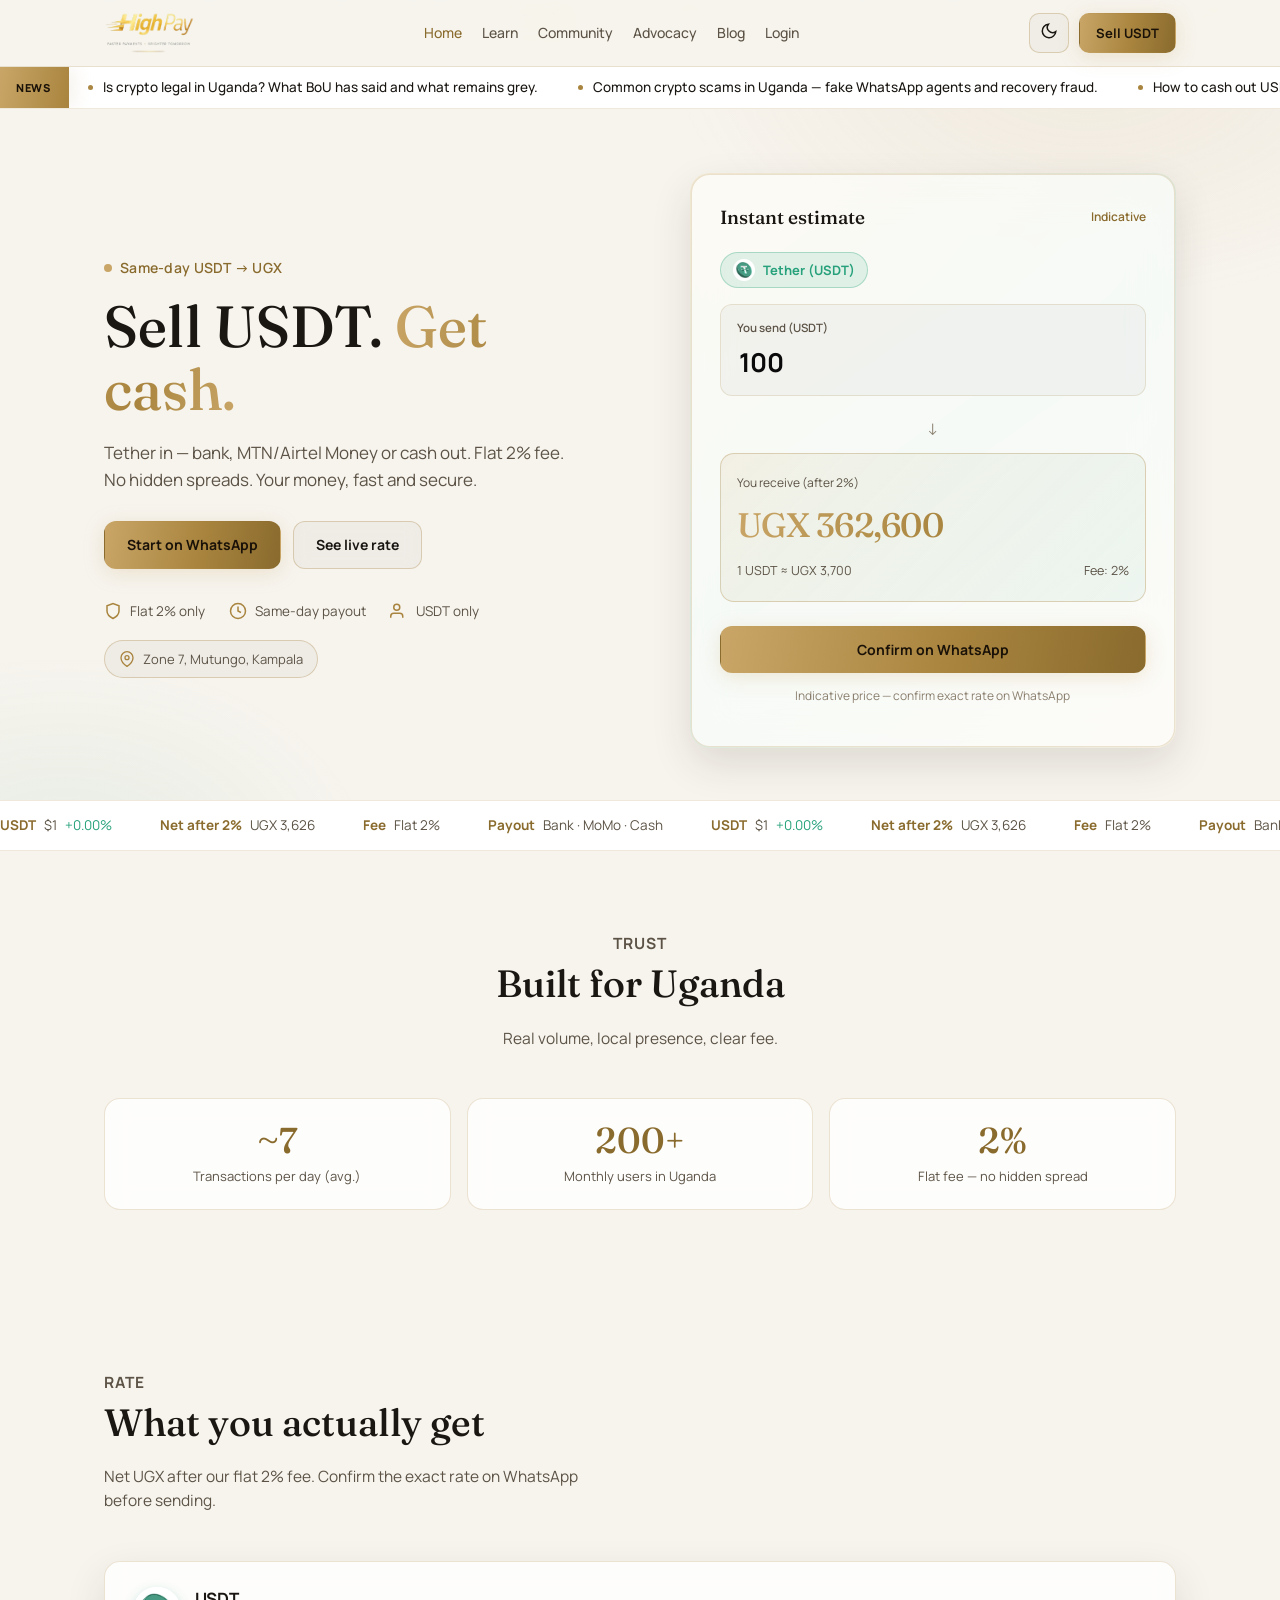
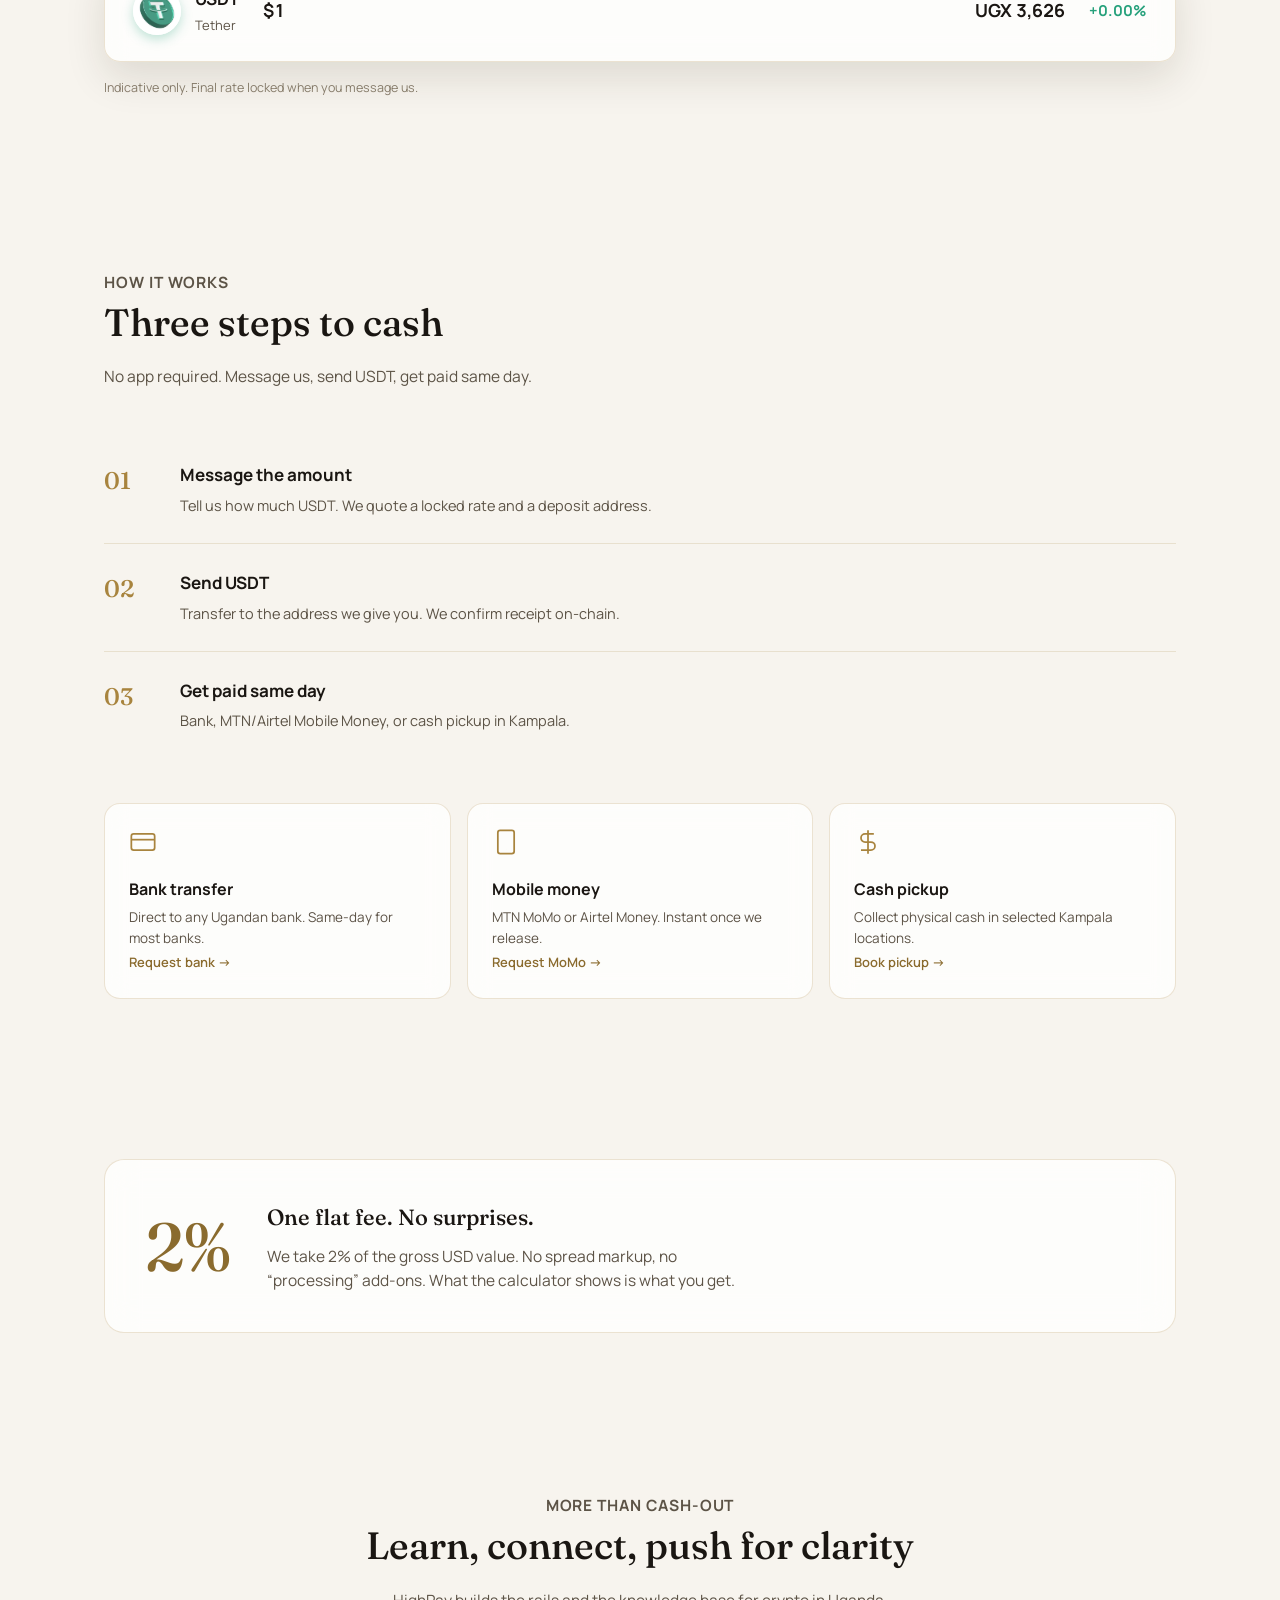
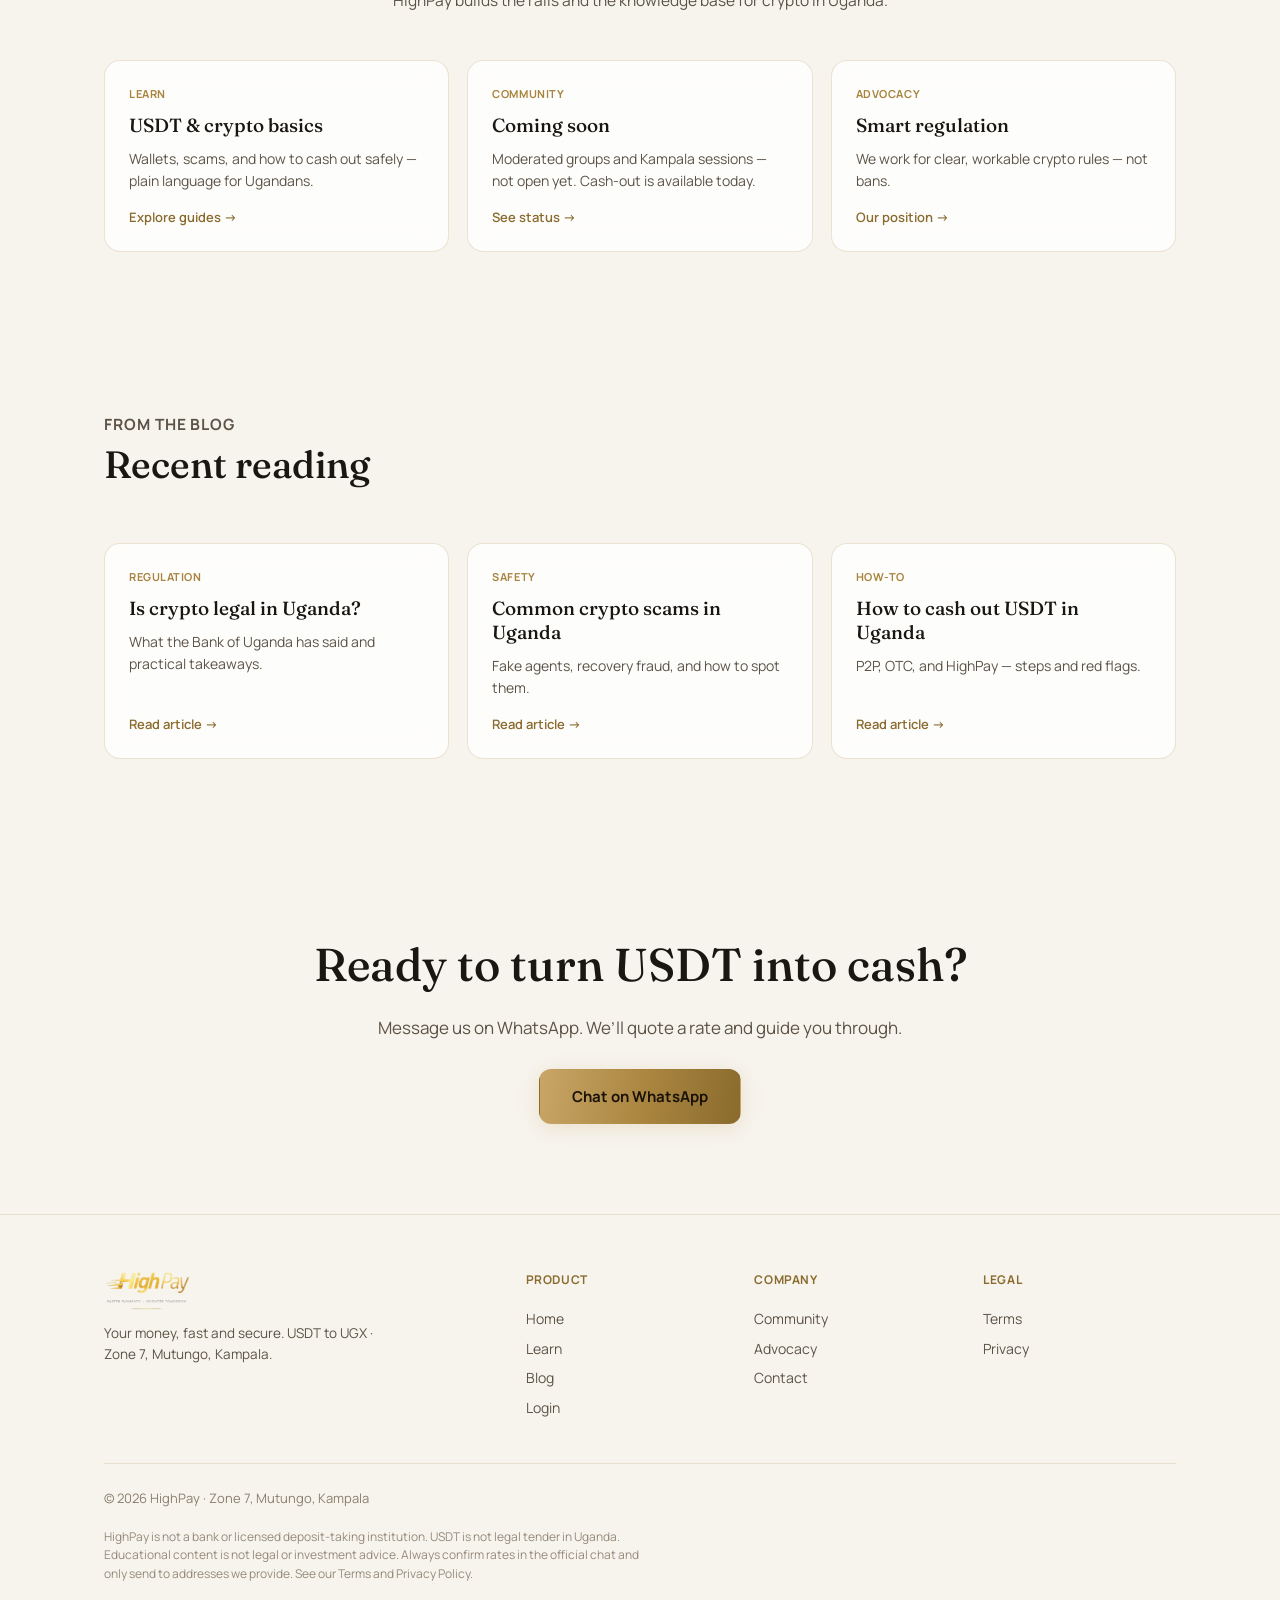
==== index.html @ 5aafbe94 "Initial HighPay site" ====
<!doctype html>
<html lang="en" data-theme="dark">
<head>
<meta charset="UTF-8" />
<meta name="viewport" content="width=device-width, initial-scale=1.0" />
<title>HighPay — Sell USDT, get cash in Uganda</title>
<meta name="description" content="HighPay turns your USDT into Ugandan shillings, same day. Flat 2%. Your money, fast and secure. Zone 7, Mutungo, Kampala." />
<link rel="preconnect" href="https://fonts.googleapis.com" />
<link rel="preconnect" href="https://fonts.gstatic.com" crossorigin />
<link href="https://fonts.googleapis.com/css2?family=Fraunces:opsz,wght@9..144,400;9..144,500;9..144,600&family=Manrope:wght@400;500;600;700;800&display=swap" rel="stylesheet" />
<link rel="stylesheet" href="assets/styles.css" />
<link rel="icon" href="assets/images/logo.png" />
</head>
<body>
<div class="coins-layer" id="coinsLayer" aria-hidden="true"></div>

<header class="nav">
  <div class="wrap nav-inner">
    <a href="index.html" class="brand">
      <img src="assets/images/logo.png" alt="HighPay — Your money, fast and secure" width="160" height="42" />
    </a>
    <button class="menu-toggle" aria-label="Menu">☰</button>
    <nav class="links">
      <a href="index.html" class="active">Home</a>
      <a href="learn.html">Learn</a>
      <a href="community.html">Community</a>
      <a href="advocacy.html">Advocacy</a>
      <a href="blog.html">Blog</a>
      <a href="login.html">Login</a>
    </nav>
    <div class="nav-actions">
      <button type="button" class="theme-toggle" data-theme-toggle aria-label="Toggle day/night mode">
        <span data-theme-icon></span>
      </button>
      <a href="#" class="btn btn-primary btn-sm" data-wa>Sell USDT</a>
    </div>
  </div>
</header>

<div class="news-marquee" aria-label="News">
  <div class="news-marquee-inner">
    <span class="news-label">News</span>
    <div class="news-track-wrap">
      <div class="news-track" id="newsTrack"></div>
    </div>
  </div>
</div>

<section class="hero">
  <div class="wrap hero-grid">
    <div>
      <p class="kicker"><span class="pulse-dot"></span>Same-day USDT → UGX</p>
      <h1 class="headline">Sell USDT. <span class="gold-text">Get cash.</span></h1>
      <p class="sub">Tether in — bank, MTN/Airtel Money or cash out. Flat 2% fee. No hidden spreads. Your money, fast and secure.</p>
      <div class="hero-cta">
        <a href="#" class="btn btn-primary" data-wa>Start on WhatsApp</a>
        <a href="#rates" class="btn btn-ghost">See live rate</a>
      </div>
      <div class="trust-row">
        <div>
          <svg width="18" height="18" viewBox="0 0 24 24" fill="none" stroke-width="2"><path d="M12 22s8-4 8-10V5l-8-3-8 3v7c0 6 8 10 8 10z"/></svg>
          Flat 2% only
        </div>
        <div>
          <svg width="18" height="18" viewBox="0 0 24 24" fill="none" stroke-width="2"><circle cx="12" cy="12" r="10"/><path d="M12 6v6l4 2"/></svg>
          Same-day payout
        </div>
        <div>
          <svg width="18" height="18" viewBox="0 0 24 24" fill="none" stroke-width="2"><path d="M17 21v-2a4 4 0 0 0-4-4H5a4 4 0 0 0-4 4v2"/><circle cx="9" cy="7" r="4"/></svg>
          USDT only
        </div>
      </div>
      <div class="location-pill">
        <svg width="16" height="16" viewBox="0 0 24 24" fill="none" stroke-width="2"><path d="M21 10c0 7-9 13-9 13s-9-6-9-13a9 9 0 0 1 18 0z"/><circle cx="12" cy="10" r="3"/></svg>
        Zone 7, Mutungo, Kampala
      </div>
    </div>

    <div class="calc-card">
      <div class="calc-inner">
        <div class="calc-head">
          <h3>Instant estimate</h3>
          <span class="live-tag" id="liveTag"><span class="pulse-dot"></span>Live</span>
        </div>
        <div class="usdt-badge">
          <img src="assets/images/usdt-3d.jpg" alt="USDT" width="22" height="22" />
          Tether (USDT)
        </div>
        <div class="field-row">
          <div class="field">
            <label for="amount">You send (USDT)</label>
            <input type="number" id="amount" value="100" min="0" step="any" inputmode="decimal" />
          </div>
        </div>
        <div class="calc-arrow">↓</div>
        <div class="payout-box">
          <label>You receive (after 2%)</label>
          <div class="payout-value gold-text" id="payoutValue">UGX 362,600</div>
          <div class="payout-meta">
            <span id="rateNote">1 USDT ≈ UGX 3,700</span>
            <span>Fee: 2%</span>
          </div>
        </div>
        <a href="#" class="btn btn-primary calc-cta" id="calcWhatsapp" data-wa>Confirm on WhatsApp</a>
        <p class="calc-note" id="calcSource">Live USDT price · refreshed every 60s</p>
      </div>
    </div>
  </div>
</section>

<div class="ticker-strip">
  <div class="ticker-track" id="tickerTrack"></div>
</div>


<section>
  <div class="wrap">
    <div class="sec-head center">
      <p class="sec-label">Trust</p>
      <h2>Built for Uganda</h2>
      <p>Real volume, local presence, clear fee.</p>
    </div>
    <div class="stats-row">
      <div class="stat-card">
        <div class="num">~7</div>
        <p class="label">Transactions per day (avg.)</p>
      </div>
      <div class="stat-card">
        <div class="num">200+</div>
        <p class="label">Monthly users in Uganda</p>
      </div>
      <div class="stat-card">
        <div class="num">2%</div>
        <p class="label">Flat fee — no hidden spread</p>
      </div>
    </div>
  </div>
</section>

<section id="rates">
  <div class="wrap">
    <div class="sec-head">
      <p class="sec-label">Rate</p>
      <h2>What you actually get</h2>
      <p>Net UGX after our flat 2% fee. Confirm the exact rate on WhatsApp before sending.</p>
    </div>
    <div class="rate-card">
      <div class="rate-asset">
        <img src="assets/images/usdt-3d.jpg" alt="USDT" width="48" height="48" />
        <div>
          <b>USDT</b>
          <span>Tether</span>
        </div>
      </div>
      <div class="rate-num" id="rateUsd">$1.00
        <small>USD price</small>
      </div>
      <div class="rate-num" id="rateUgx">UGX 3,626
        <small>Net after fee</small>
      </div>
      <div class="rate-change up" id="rateChange">+0.00%</div>
    </div>
    <p class="rates-foot">Indicative only. Final rate locked when you message us.</p>
  </div>
</section>

<section>
  <div class="wrap">
    <div class="sec-head">
      <p class="sec-label">How it works</p>
      <h2>Three steps to cash</h2>
      <p>No app required. Message us, send USDT, get paid same day.</p>
    </div>
    <div class="process-list">
      <div class="process-item">
        <div class="process-num">01</div>
        <div>
          <h3>Message the amount</h3>
          <p>Tell us how much USDT. We quote a locked rate and a deposit address.</p>
        </div>
      </div>
      <div class="process-item">
        <div class="process-num">02</div>
        <div>
          <h3>Send USDT</h3>
          <p>Transfer to the address we give you. We confirm receipt on-chain.</p>
        </div>
      </div>
      <div class="process-item">
        <div class="process-num">03</div>
        <div>
          <h3>Get paid same day</h3>
          <p>Bank, MTN/Airtel Mobile Money, or cash pickup in Kampala.</p>
        </div>
      </div>
    </div>

    <div class="payout-methods">
      <div class="method-card">
        <svg width="28" height="28" viewBox="0 0 24 24" fill="none" stroke-width="1.5"><rect x="2" y="5" width="20" height="14" rx="2"/><path d="M2 10h20"/></svg>
        <h4>Bank transfer</h4>
        <p>Direct to any Ugandan bank. Same-day for most banks.</p>
        <a href="#" class="cta" data-wa>Request bank →</a>
      </div>
      <div class="method-card">
        <svg width="28" height="28" viewBox="0 0 24 24" fill="none" stroke-width="1.5"><rect x="5" y="2" width="14" height="20" rx="2"/><path d="M12 18h.01"/></svg>
        <h4>Mobile money</h4>
        <p>MTN MoMo or Airtel Money. Instant once we release.</p>
        <a href="#" class="cta" data-wa>Request MoMo →</a>
      </div>
      <div class="method-card">
        <svg width="28" height="28" viewBox="0 0 24 24" fill="none" stroke-width="1.5"><path d="M12 2v20M17 5H9.5a3.5 3.5 0 0 0 0 7h5a3.5 3.5 0 0 1 0 7H6"/></svg>
        <h4>Cash pickup</h4>
        <p>Collect physical cash in selected Kampala locations.</p>
        <a href="#" class="cta" data-wa>Book pickup →</a>
      </div>
    </div>
  </div>
</section>

<section>
  <div class="wrap">
    <div class="fee-band">
      <div class="fee-number">2%</div>
      <div>
        <h3>One flat fee. No surprises.</h3>
        <p>We take 2% of the gross USD value. No spread markup, no “processing” add-ons. What the calculator shows is what you get.</p>
      </div>
    </div>
  </div>
</section>

<section>
  <div class="wrap">
    <div class="sec-head center">
      <p class="sec-label">More than cash-out</p>
      <h2>Learn, connect, push for clarity</h2>
      <p>HighPay builds the rails and the knowledge base for crypto in Uganda.</p>
    </div>
    <div class="card-grid">
      <a href="learn.html" class="card">
        <span class="tag">Learn</span>
        <h3>USDT &amp; crypto basics</h3>
        <p>Wallets, scams, and how to cash out safely — plain language for Ugandans.</p>
        <span class="read">Explore guides →</span>
      </a>
      <a href="community.html" class="card">
        <span class="tag">Community</span>
        <h3>Coming soon</h3>
        <p>Moderated groups and Kampala sessions — not open yet. Cash-out is available today.</p>
        <span class="read">See status →</span>
      </a>
      <a href="advocacy.html" class="card">
        <span class="tag">Advocacy</span>
        <h3>Smart regulation</h3>
        <p>We work for clear, workable crypto rules — not bans.</p>
        <span class="read">Our position →</span>
      </a>
    </div>
  </div>
</section>

<section>
  <div class="wrap">
    <div class="sec-head">
      <p class="sec-label">From the blog</p>
      <h2>Recent reading</h2>
    </div>
    <div class="card-grid">
      <a href="blog/is-crypto-legal-uganda.html" class="card">
        <span class="tag">Regulation</span>
        <h3>Is crypto legal in Uganda?</h3>
        <p>What the Bank of Uganda has said and practical takeaways.</p>
        <span class="read">Read article →</span>
      </a>
      <a href="blog/crypto-scams-uganda.html" class="card">
        <span class="tag">Safety</span>
        <h3>Common crypto scams in Uganda</h3>
        <p>Fake agents, recovery fraud, and how to spot them.</p>
        <span class="read">Read article →</span>
      </a>
      <a href="blog/cash-out-crypto-uganda.html" class="card">
        <span class="tag">How-to</span>
        <h3>How to cash out USDT in Uganda</h3>
        <p>P2P, OTC, and HighPay — steps and red flags.</p>
        <span class="read">Read article →</span>
      </a>
    </div>
  </div>
</section>

<section class="cta-band">
  <div class="wrap">
    <h2>Ready to turn USDT into cash?</h2>
    <p>Message us on WhatsApp. We’ll quote a rate and guide you through.</p>
    <a href="#" class="btn btn-primary" data-wa>Chat on WhatsApp</a>
  </div>
</section>

<footer>
  <div class="wrap">
    <div class="foot-grid">
      <div class="foot-brand">
        <img src="assets/images/logo.png" alt="HighPay" width="140" height="36" />
        <p>Your money, fast and secure. USDT to UGX · Zone 7, Mutungo, Kampala.</p>
      </div>
      <div class="foot-col">
        <h5>Product</h5>
        <a href="index.html">Home</a>
        <a href="learn.html">Learn</a>
        <a href="blog.html">Blog</a>
        <a href="login.html">Login</a>
      </div>
      <div class="foot-col">
        <h5>Company</h5>
        <a href="community.html">Community</a>
        <a href="advocacy.html">Advocacy</a>
        <a href="#" data-wa>Contact</a>
      </div>
      <div class="foot-col">
        <h5>Legal</h5>
        <a href="terms.html">Terms</a>
        <a href="privacy.html">Privacy</a>
      </div>
    </div>
    <div class="foot-bottom">
      <p>© <span id="year"></span> HighPay · Zone 7, Mutungo, Kampala</p>
    </div>
    <p class="disclaimer">HighPay is not a bank or licensed deposit-taking institution. USDT is not legal tender in Uganda. Educational content is not legal or investment advice. Always confirm rates in the official chat and only send to addresses we provide. See our Terms and Privacy Policy.</p>
  </div>
</footer>

<script src="assets/main.js"></script>
</body>
</html>
---- assets/styles.css ----
:root, [data-theme="dark"] {
  --ink: #050505;
  --ink-2: #0d0d0d;
  --ink-3: #141414;
  --ink-4: #1a1a1a;
  --surface: rgba(255, 255, 255, 0.04);
  --surface-strong: rgba(255, 255, 255, 0.07);
  --white: #fff;
  --off-white: #f6ecd8;
  --text: #f6ecd8;
  --text-muted: #b8a98a;
  --text-dim: #7a6f58;
  --gold: #c9a667;
  --gold-light: #e7d3a1;
  --gold-deep: #a8843e;
  --line: rgba(231, 211, 161, 0.14);
  --line-strong: rgba(231, 211, 161, 0.28);
  --glass: rgba(13, 13, 13, 0.72);
  --glass-border: rgba(231, 211, 161, 0.18);
  --shadow: 0 20px 50px rgba(0, 0, 0, 0.45);
  --nav-bg: rgba(5, 5, 5, 0.85);
  --usdt: #26a17b;
  --display: 'Fraunces', serif;
  --body: 'Manrope', system-ui, sans-serif;
  color-scheme: dark;
}

[data-theme="light"] {
  --ink: #f7f4ee;
  --ink-2: #ffffff;
  --ink-3: #f0ebe3;
  --ink-4: #e8e2d6;
  --surface: rgba(0, 0, 0, 0.03);
  --surface-strong: rgba(0, 0, 0, 0.06);
  --white: #0a0a0a;
  --off-white: #1a1612;
  --text: #1a1612;
  --text-muted: #5c5346;
  --text-dim: #8a7f6e;
  --gold: #a8843e;
  --gold-light: #c9a667;
  --gold-deep: #8a6b2e;
  --line: rgba(168, 132, 62, 0.18);
  --line-strong: rgba(168, 132, 62, 0.32);
  --glass: rgba(255, 255, 255, 0.78);
  --glass-border: rgba(168, 132, 62, 0.22);
  --shadow: 0 16px 40px rgba(40, 30, 10, 0.12);
  --nav-bg: rgba(247, 244, 238, 0.9);
  --usdt: #26a17b;
  color-scheme: light;
}

* { box-sizing: border-box }
html { scroll-behavior: smooth }
body {
  margin: 0;
  background: var(--ink);
  color: var(--text);
  font-family: var(--body);
  -webkit-font-smoothing: antialiased;
  line-height: 1.55;
  overflow-x: hidden;
  transition: background 0.3s ease, color 0.3s ease;
}
a { color: inherit; text-decoration: none }
button { font-family: inherit; cursor: pointer }
input, select, textarea { font-family: inherit }
img { max-width: 100%; display: block }
::selection { background: var(--gold); color: var(--ink) }
:focus-visible { outline: 2px solid var(--gold); outline-offset: 3px }

.wrap { max-width: 1120px; margin: 0 auto; padding-inline: 24px }
.wrap-narrow { max-width: 760px; margin: 0 auto; padding-inline: 24px }

.gold-text {
  background: linear-gradient(100deg, var(--gold-light), var(--gold) 55%, var(--gold-light));
  -webkit-background-clip: text;
  background-clip: text;
  color: transparent;
}

.glass {
  background: var(--glass);
  backdrop-filter: blur(16px) saturate(1.2);
  -webkit-backdrop-filter: blur(16px) saturate(1.2);
  border: 1px solid var(--glass-border);
  border-radius: 16px;
}

.coins-layer {
  position: fixed; inset: 0; pointer-events: none; z-index: 0; overflow: hidden;
}
.coin {
  position: absolute; font-size: 22px; opacity: 0.18;
  animation: floatCoin linear infinite;
  user-select: none;
  text-shadow: 0 0 12px rgba(201, 166, 103, 0.4);
}
.coin.gold { color: #e7d3a1 }
.coin.amber { color: #c9a667 }
.coin.bright { color: #f5e6c0 }
.coin.deep { color: #a8843e }
[data-theme="light"] .coin { opacity: 0.12 }
@keyframes floatCoin {
  0% { transform: translateY(110vh) rotate(0) scale(0.7); opacity: 0 }
  8% { opacity: 0.18 }
  92% { opacity: 0.14 }
  100% { transform: translateY(-12vh) rotate(360deg) scale(1.1); opacity: 0 }
}

header.nav {
  position: sticky; top: 0; z-index: 50;
  background: var(--nav-bg);
  backdrop-filter: blur(16px) saturate(1.3);
  -webkit-backdrop-filter: blur(16px) saturate(1.3);
  border-bottom: 1px solid var(--line);
  transition: background 0.3s ease;
}
.nav-inner {
  display: flex; align-items: center; justify-content: space-between;
  padding-block: 12px; gap: 16px; flex-wrap: wrap;
}
.brand { display: flex; align-items: center; gap: 10px }
.brand img {
  height: 42px; width: auto;
  filter: drop-shadow(0 0 10px rgba(201, 166, 103, 0.35));
}
[data-theme="light"] .brand img { filter: none }
nav.links { display: flex; gap: 20px; align-items: center; flex-wrap: wrap }
nav.links a {
  font-size: 14px; color: var(--text-muted); transition: color 0.15s; font-weight: 500;
}
nav.links a:hover, nav.links a.active { color: var(--gold-light) }
[data-theme="light"] nav.links a:hover,
[data-theme="light"] nav.links a.active { color: var(--gold-deep) }
.nav-actions { display: flex; gap: 10px; align-items: center }
.theme-toggle {
  width: 40px; height: 40px; border-radius: 10px;
  border: 1px solid var(--line-strong);
  background: var(--surface);
  color: var(--text);
  display: flex; align-items: center; justify-content: center;
  transition: border-color 0.15s, background 0.15s;
}
.theme-toggle:hover { border-color: var(--gold); background: var(--surface-strong) }
.theme-toggle svg { width: 18px; height: 18px }
.menu-toggle {
  display: none; background: none; border: 1px solid var(--line-strong);
  border-radius: 10px; padding: 8px 10px; color: var(--text);
}
@media (max-width: 900px) {
  nav.links {
    display: none; width: 100%; flex-direction: column; align-items: flex-start;
    padding-top: 14px; border-top: 1px solid var(--line); margin-top: 8px;
  }
  nav.links.open { display: flex }
  .menu-toggle { display: block }
}

.btn {
  display: inline-flex; align-items: center; gap: 8px; border-radius: 12px;
  padding: 12px 22px; font-size: 14px; font-weight: 700;
  border: 1px solid transparent;
  transition: transform 0.15s, box-shadow 0.15s, background 0.15s, border-color 0.15s;
  white-space: nowrap;
}
.btn:active { transform: translateY(1px) }
.btn-primary {
  background: linear-gradient(100deg, var(--gold-light), var(--gold) 55%, var(--gold-deep));
  color: #1a1208;
  box-shadow: 0 4px 20px rgba(201, 166, 103, 0.25);
}
.btn-primary:hover {
  box-shadow: 0 0 28px rgba(201, 166, 103, 0.4);
  transform: translateY(-1px);
}
.btn-ghost {
  border: 1px solid var(--line-strong);
  color: var(--text);
  background: var(--surface);
  backdrop-filter: blur(8px);
}
.btn-ghost:hover {
  border-color: var(--gold);
  color: var(--gold-light);
  background: rgba(201, 166, 103, 0.08);
}
.btn-sm { padding: 9px 16px; font-size: 13px; border-radius: 10px }

.news-marquee {
  border-bottom: 1px solid var(--line);
  background: var(--ink-2);
  overflow: hidden;
  position: relative;
  z-index: 2;
  height: 42px;
}
.news-marquee-inner {
  position: relative;
  height: 100%;
  display: flex;
  align-items: center;
}
.news-label {
  position: absolute;
  left: 0;
  top: 0;
  bottom: 0;
  z-index: 3;
  display: flex;
  align-items: center;
  padding: 0 18px 0 16px;
  font-size: 11px;
  font-weight: 800;
  letter-spacing: 0.06em;
  text-transform: uppercase;
  color: #1a1208;
  background: linear-gradient(100deg, var(--gold-light), var(--gold));
  border-radius: 0;
  /* solid opaque so scrolling text passes underneath */
  box-shadow: 8px 0 16px rgba(5, 5, 5, 0.55);
}
[data-theme="light"] .news-label {
  box-shadow: 8px 0 16px rgba(247, 244, 238, 0.9);
}
.news-track-wrap {
  flex: 1;
  overflow: hidden;
  height: 100%;
  display: flex;
  align-items: center;
  /* leave space so text starts after the solid badge */
  padding-left: 88px;
}
.news-track {
  display: flex;
  gap: 40px;
  white-space: nowrap;
  animation: newsScroll 45s linear infinite;
  width: max-content;
}
.news-track:hover { animation-play-state: paused }
.news-item {
  font-size: 13.5px;
  color: var(--text-muted);
  display: inline-flex;
  align-items: center;
  gap: 10px;
}
.news-item a { color: var(--text); font-weight: 500 }
.news-item a:hover { color: var(--gold-light) }
.news-dot {
  width: 5px; height: 5px; border-radius: 50%;
  background: var(--gold); flex: none;
}
@keyframes newsScroll {
  from { transform: translateX(0) }
  to { transform: translateX(-50%) }
}
@media (prefers-reduced-motion: reduce) {
  .news-track { animation: none }
}

/* Hero USDT gold background */
.hero-bg-usdt {
  position: absolute;
  right: -5%;
  top: 10%;
  width: min(520px, 55vw);
  height: min(520px, 55vw);
  background: url('images/usdt-gold.jpg') center / cover no-repeat;
  opacity: 0.12;
  filter: blur(1px) saturate(1.1);
  pointer-events: none;
  z-index: 0;
  border-radius: 50%;
  mask-image: radial-gradient(circle, black 30%, transparent 72%);
  -webkit-mask-image: radial-gradient(circle, black 30%, transparent 72%);
}
[data-theme="light"] .hero-bg-usdt { opacity: 0.18 }

/* Page hero visuals */
.page-visual {
  border-radius: 20px;
  overflow: hidden;
  border: 1px solid var(--glass-border);
  margin-bottom: 36px;
  aspect-ratio: 21/9;
  max-height: 280px;
  background: var(--ink-3);
}
.page-visual img {
  width: 100%;
  height: 100%;
  object-fit: cover;
}
.visual-grid {
  display: grid;
  grid-template-columns: 1.2fr 1fr;
  gap: 16px;
  margin-bottom: 40px;
}
@media (max-width: 700px) {
  .visual-grid { grid-template-columns: 1fr }
}
.visual-grid .page-visual { margin-bottom: 0; aspect-ratio: 16/10; max-height: none }

.hero {
  position: relative;
  padding: 64px 0 52px;
  overflow: hidden;
  z-index: 1;
}
.hero::before {
  content: '';
  position: absolute; inset: 0; z-index: -1;
  background:
    radial-gradient(700px 420px at 85% -8%, rgba(201, 166, 103, 0.1), transparent 60%),
    radial-gradient(520px 360px at 5% 110%, rgba(38, 161, 123, 0.06), transparent 60%);
}
[data-theme="light"] .hero::before {
  background:
    radial-gradient(700px 420px at 85% -8%, rgba(201, 166, 103, 0.12), transparent 60%),
    radial-gradient(520px 360px at 5% 110%, rgba(38, 161, 123, 0.08), transparent 60%);
}
.hero-grid {
  position: relative;
  z-index: 1;
  display: grid;
  grid-template-columns: 1.05fr 0.95fr;
  gap: 48px;
  align-items: center;
}
@media (max-width: 920px) {
  .hero-grid { grid-template-columns: 1fr }
}
.kicker {
  font-size: 14px;
  color: var(--gold-light);
  font-weight: 600;
  margin-bottom: 16px;
  letter-spacing: 0.02em;
  display: flex;
  align-items: center;
  gap: 8px;
}
[data-theme="light"] .kicker { color: var(--gold-deep) }
.pulse-dot {
  display: inline-block;
  width: 8px; height: 8px; border-radius: 50%;
  background: var(--gold-light);
  box-shadow: 0 0 0 0 rgba(201, 166, 103, 0.55);
  animation: pulse 2s infinite;
}
@keyframes pulse {
  0% { box-shadow: 0 0 0 0 rgba(201, 166, 103, 0.55) }
  70% { box-shadow: 0 0 0 8px rgba(201, 166, 103, 0) }
  100% { box-shadow: 0 0 0 0 rgba(201, 166, 103, 0) }
}
h1.headline {
  font-family: var(--display);
  font-weight: 500;
  font-size: clamp(36px, 5vw, 58px);
  line-height: 1.08;
  margin: 0 0 20px;
  max-width: 14ch;
  color: var(--text);
}
.sub {
  font-size: 17px;
  color: var(--text-muted);
  max-width: 46ch;
  margin: 0 0 28px;
}
.hero-cta { display: flex; gap: 12px; flex-wrap: wrap; margin-bottom: 32px }
.trust-row {
  display: flex; gap: 24px; flex-wrap: wrap;
  font-size: 13.5px; color: var(--text-muted);
}
.trust-row div { display: flex; align-items: center; gap: 8px }
.trust-row svg { flex: none; stroke: var(--gold) }

.calc-card {
  position: relative;
  border-radius: 20px;
  padding: 1px;
  background: linear-gradient(145deg, rgba(231, 211, 161, 0.4), rgba(38, 161, 123, 0.15) 50%, rgba(231, 211, 161, 0.2));
  box-shadow: var(--shadow);
}
.calc-inner {
  background: var(--glass);
  backdrop-filter: blur(20px) saturate(1.2);
  -webkit-backdrop-filter: blur(20px) saturate(1.2);
  border-radius: 19px;
  padding: 28px;
  border: 1px solid var(--glass-border);
}
.calc-head {
  display: flex; align-items: center; justify-content: space-between;
  margin-bottom: 20px;
}
.calc-head h3 {
  font-family: var(--display);
  font-weight: 500;
  font-size: 19px;
  margin: 0;
  color: var(--text);
}
.live-tag {
  font-size: 12px;
  color: var(--gold-light);
  display: flex;
  align-items: center;
  font-weight: 600;
  gap: 4px;
}
[data-theme="light"] .live-tag { color: var(--gold-deep) }
.usdt-badge {
  display: inline-flex;
  align-items: center;
  gap: 8px;
  padding: 6px 12px;
  border-radius: 999px;
  background: rgba(38, 161, 123, 0.12);
  border: 1px solid rgba(38, 161, 123, 0.3);
  font-size: 13px;
  font-weight: 700;
  color: var(--usdt);
  margin-bottom: 16px;
}
.usdt-badge img { width: 22px; height: 22px; border-radius: 50% }
.field-row { margin-bottom: 14px }
.field {
  background: var(--surface);
  border: 1px solid var(--line);
  border-radius: 12px;
  padding: 14px 16px;
  transition: border-color 0.15s;
}
.field:focus-within { border-color: var(--gold) }
.field label {
  display: block;
  font-size: 11.5px;
  color: var(--text-muted);
  margin-bottom: 6px;
  font-weight: 600;
}
.field input {
  width: 100%;
  background: none;
  border: none;
  color: var(--white);
  font-size: 26px;
  font-weight: 700;
  font-family: var(--body);
  outline: none;
}
.calc-arrow {
  display: flex;
  justify-content: center;
  padding: 6px 0 12px;
  color: var(--text-dim);
}
.payout-box {
  border-radius: 14px;
  padding: 20px 16px;
  margin-bottom: 8px;
  background: linear-gradient(135deg, rgba(201, 166, 103, 0.12), rgba(38, 161, 123, 0.06));
  border: 1px solid var(--line-strong);
}
.payout-box label {
  font-size: 12px;
  color: var(--text-muted);
  display: block;
  margin-bottom: 6px;
}
.payout-value {
  font-family: var(--display);
  font-size: clamp(28px, 4vw, 34px);
  font-weight: 500;
  letter-spacing: -0.02em;
}
.payout-meta {
  font-size: 12.5px;
  color: var(--text-muted);
  margin-top: 10px;
  display: flex;
  justify-content: space-between;
  flex-wrap: wrap;
  gap: 6px;
}
.calc-cta { width: 100%; justify-content: center; margin-top: 16px }
.calc-note {
  font-size: 12px;
  color: var(--text-dim);
  margin-top: 14px;
  text-align: center;
}

.ticker-strip {
  border-top: 1px solid var(--line);
  border-bottom: 1px solid var(--line);
  background: var(--ink-2);
  overflow: hidden;
  position: relative;
  z-index: 1;
}
.ticker-track {
  display: flex;
  gap: 48px;
  padding: 14px 0;
  white-space: nowrap;
  animation: scroll 28s linear infinite;
  width: max-content;
}
.ticker-track span {
  font-size: 13.5px;
  color: var(--text-muted);
  display: inline-flex;
  gap: 8px;
  align-items: baseline;
}
.ticker-track b { color: var(--gold-light); font-weight: 700 }
[data-theme="light"] .ticker-track b { color: var(--gold-deep) }
@keyframes scroll {
  from { transform: translateX(0) }
  to { transform: translateX(-50%) }
}
@media (prefers-reduced-motion: reduce) {
  .ticker-track { animation: none }
}

section { padding: 80px 0; position: relative; z-index: 1 }
.sec-head { max-width: 640px; margin-bottom: 48px }
.sec-head.center { margin-left: auto; margin-right: auto; text-align: center }
.sec-label {
  font-size: 12px;
  color: var(--gold);
  font-weight: 700;
  margin-bottom: 12px;
  letter-spacing: 0.06em;
  text-transform: uppercase;
}
.sec-head h2 {
  font-family: var(--display);
  font-weight: 500;
  font-size: clamp(26px, 3.2vw, 38px);
  margin: 0 0 12px;
  color: var(--text);
}
.sec-head p {
  color: var(--text-muted);
  font-size: 15.5px;
  margin: 0;
  max-width: 56ch;
}
.sec-head.center p { margin-inline: auto }

.rate-card {
  display: grid;
  grid-template-columns: auto 1fr auto auto;
  gap: 24px;
  align-items: center;
  padding: 24px 28px;
  border-radius: 16px;
  background: var(--glass);
  backdrop-filter: blur(12px);
  border: 1px solid var(--glass-border);
  box-shadow: var(--shadow);
}
@media (max-width: 640px) {
  .rate-card {
    grid-template-columns: 1fr 1fr;
    gap: 16px;
  }
  .rate-card .rate-change { grid-column: 1 / -1 }
}
.rate-asset {
  display: flex;
  align-items: center;
  gap: 14px;
}
.rate-asset img {
  width: 48px;
  height: 48px;
  border-radius: 50%;
  box-shadow: 0 4px 12px rgba(38, 161, 123, 0.3);
}
.rate-asset b { display: block; font-size: 17px; color: var(--text) }
.rate-asset span { font-size: 13px; color: var(--text-muted) }
.rate-num {
  font-variant-numeric: tabular-nums;
  font-weight: 700;
  font-size: 18px;
  color: var(--text);
}
.rate-num small {
  display: block;
  font-size: 12px;
  font-weight: 500;
  color: var(--text-muted);
  margin-top: 2px;
}
.rate-change {
  font-weight: 700;
  font-size: 15px;
}
.rate-change.up { color: var(--usdt) }
.rate-change.down { color: #c45c5c }
.rates-foot {
  font-size: 12.5px;
  color: var(--text-dim);
  margin-top: 16px;
}

.process-list { display: flex; flex-direction: column }
.process-item {
  display: grid;
  grid-template-columns: 56px 1fr;
  gap: 20px;
  padding: 26px 0;
}
.process-item + .process-item { border-top: 1px solid var(--line) }
.process-num {
  font-family: var(--display);
  font-size: 24px;
  color: var(--gold);
  font-weight: 500;
}
.process-item h3 {
  font-size: 17px;
  margin: 0 0 6px;
  font-weight: 700;
  color: var(--text);
}
.process-item p {
  color: var(--text-muted);
  font-size: 14.5px;
  margin: 0;
  max-width: 60ch;
}

.payout-methods {
  display: grid;
  grid-template-columns: repeat(3, 1fr);
  gap: 16px;
  margin-top: 44px;
}
@media (max-width: 760px) {
  .payout-methods { grid-template-columns: 1fr }
}
.method-card {
  border: 1px solid var(--glass-border);
  border-radius: 16px;
  padding: 24px;
  background: var(--glass);
  backdrop-filter: blur(12px);
  transition: border-color 0.2s, transform 0.2s, box-shadow 0.2s;
}
.method-card:hover {
  border-color: var(--line-strong);
  transform: translateY(-3px);
  box-shadow: var(--shadow);
}
.method-card h4 { margin: 14px 0 6px; font-size: 16px; color: var(--text) }
.method-card p { margin: 0; font-size: 13.5px; color: var(--text-muted) }
.method-card svg { stroke: var(--gold) }
.method-card .cta {
  margin-top: 14px;
  font-size: 13px;
  color: var(--gold-light);
  font-weight: 600;
}
[data-theme="light"] .method-card .cta { color: var(--gold-deep) }

.card-grid {
  display: grid;
  grid-template-columns: repeat(3, 1fr);
  gap: 18px;
}
.card-grid.two { grid-template-columns: repeat(2, 1fr) }
@media (max-width: 860px) {
  .card-grid, .card-grid.two { grid-template-columns: 1fr }
}
.card {
  border: 1px solid var(--glass-border);
  border-radius: 16px;
  padding: 24px;
  background: var(--glass);
  backdrop-filter: blur(12px);
  transition: transform 0.2s, border-color 0.2s, box-shadow 0.2s;
  display: flex;
  flex-direction: column;
}
.card:hover {
  transform: translateY(-4px);
  border-color: var(--line-strong);
  box-shadow: var(--shadow);
}
.card .tag {
  font-size: 11px;
  color: var(--gold);
  font-weight: 700;
  letter-spacing: 0.05em;
  text-transform: uppercase;
  margin-bottom: 12px;
}
.card h3 {
  font-family: var(--display);
  font-size: 19px;
  font-weight: 500;
  margin: 0 0 10px;
  line-height: 1.25;
  color: var(--text);
}
.card p {
  font-size: 14px;
  color: var(--text-muted);
  margin: 0 0 16px;
  flex: 1;
}
.card .read {
  font-size: 13px;
  color: var(--gold-light);
  font-weight: 600;
}
[data-theme="light"] .card .read { color: var(--gold-deep) }

.band {
  border-radius: 20px;
  padding: 40px;
  background: var(--glass);
  backdrop-filter: blur(16px);
  border: 1px solid var(--glass-border);
}
.band h3 {
  font-family: var(--display);
  font-size: 24px;
  font-weight: 500;
  margin: 0 0 10px;
  color: var(--text);
}
.band p {
  color: var(--text-muted);
  margin: 0;
  font-size: 15.5px;
  max-width: 60ch;
}
.band .actions { margin-top: 22px; display: flex; gap: 12px; flex-wrap: wrap }

.fee-band {
  border-radius: 20px;
  padding: 40px;
  display: grid;
  grid-template-columns: auto 1fr;
  gap: 36px;
  align-items: center;
  background: var(--glass);
  backdrop-filter: blur(16px);
  border: 1px solid var(--glass-border);
}
@media (max-width: 700px) {
  .fee-band { grid-template-columns: 1fr }
}
.fee-number {
  font-family: var(--display);
  font-size: 68px;
  font-weight: 500;
  color: var(--gold-light);
  line-height: 1;
}
[data-theme="light"] .fee-number { color: var(--gold-deep) }
.fee-band h3 {
  margin: 0;
  font-family: var(--display);
  font-size: 22px;
  font-weight: 500;
  color: var(--text);
}
.fee-band p {
  color: var(--text-muted);
  margin: 10px 0 0;
  font-size: 15.5px;
  max-width: 52ch;
}

.gallery-grid {
  display: grid;
  grid-template-columns: repeat(3, 1fr);
  gap: 16px;
  margin-top: 36px;
}
@media (max-width: 760px) {
  .gallery-grid { grid-template-columns: 1fr }
}
.gallery-item {
  border-radius: 16px;
  overflow: hidden;
  border: 1px solid var(--glass-border);
  background: var(--ink-3);
  position: relative;
  aspect-ratio: 4/3;
}
.gallery-item img {
  width: 100%;
  height: 100%;
  object-fit: cover;
  transition: transform 0.35s ease;
}
.gallery-item:hover img { transform: scale(1.04) }
.gallery-caption {
  position: absolute;
  bottom: 0; left: 0; right: 0;
  padding: 14px 16px;
  background: linear-gradient(transparent, rgba(0, 0, 0, 0.75));
  font-size: 13px;
  font-weight: 600;
  color: #f6ecd8;
}

.form { display: flex; flex-direction: column; gap: 16px; max-width: 440px }
.form label {
  font-size: 13px;
  color: var(--text-muted);
  font-weight: 600;
  margin-bottom: 6px;
  display: block;
}
.form input, .form textarea, .form select {
  width: 100%;
  padding: 14px 16px;
  font-size: 15px;
  background: var(--surface);
  border: 1px solid var(--line);
  border-radius: 12px;
  color: var(--white);
  outline: none;
  transition: border-color 0.15s;
}
.form input:focus, .form textarea:focus, .form select:focus {
  border-color: var(--gold);
}
.form .note { font-size: 12px; color: var(--text-dim) }
.auth-providers {
  display: flex;
  flex-direction: column;
  gap: 10px;
  margin-top: 8px;
}
.btn-oauth {
  width: 100%;
  justify-content: center;
  border-radius: 12px;
  padding: 13px 18px;
  font-weight: 600;
  font-size: 14px;
  border: 1px solid var(--line-strong);
  background: var(--surface);
  color: var(--text);
  transition: border-color 0.15s, background 0.15s;
  display: inline-flex;
  align-items: center;
  gap: 10px;
  cursor: pointer;
}
.btn-oauth:hover {
  border-color: var(--gold);
  background: var(--surface-strong);
}
.btn-oauth svg { width: 18px; height: 18px }
.divider-or {
  display: flex;
  align-items: center;
  gap: 14px;
  margin: 20px 0;
  color: var(--text-dim);
  font-size: 13px;
}
.divider-or::before, .divider-or::after {
  content: '';
  flex: 1;
  height: 1px;
  background: var(--line);
}

.cta-band {
  text-align: center;
  padding: 90px 0;
  position: relative;
  z-index: 1;
}
.cta-band h2 {
  font-family: var(--display);
  font-weight: 500;
  font-size: clamp(30px, 4vw, 46px);
  margin: 0 0 14px;
  color: var(--text);
}
.cta-band p {
  color: var(--text-muted);
  margin: 0 0 28px;
  font-size: 17px;
}
.cta-band .btn-primary { padding: 15px 32px; font-size: 15px }

.post-head {
  padding: 56px 0 36px;
  border-bottom: 1px solid var(--line);
}
.post-head .meta {
  font-size: 13px;
  color: var(--text-dim);
  margin-bottom: 14px;
}
.post-head h1 {
  font-family: var(--display);
  font-weight: 500;
  font-size: clamp(30px, 4.2vw, 48px);
  line-height: 1.12;
  margin: 0 0 16px;
  max-width: 20ch;
  color: var(--text);
}
.post-head .lede {
  font-size: 17px;
  color: var(--text-muted);
  max-width: 58ch;
}
.post-body {
  padding: 44px 0 72px;
  font-size: 16.5px;
  line-height: 1.75;
  color: var(--text);
}
.post-body h2 {
  font-family: var(--display);
  font-size: 26px;
  font-weight: 500;
  margin: 44px 0 14px;
  color: var(--text);
}
.post-body h3 {
  font-size: 19px;
  font-weight: 700;
  margin: 32px 0 10px;
  color: var(--text);
}
.post-body p { margin: 0 0 16px; color: var(--text-muted) }
.post-body ul, .post-body ol {
  padding-left: 22px;
  color: var(--text-muted);
}
.post-body li { margin-bottom: 8px }
.post-body a {
  color: var(--gold-light);
  border-bottom: 1px solid var(--line-strong);
}
.post-body a:hover { border-color: var(--gold) }
.post-body blockquote {
  border-left: 3px solid var(--gold);
  margin: 24px 0;
  padding: 6px 0 6px 20px;
  color: var(--text-muted);
  font-style: italic;
}
.post-cta {
  margin: 48px 0 0;
  padding: 28px;
  border-radius: 16px;
  background: var(--glass);
  backdrop-filter: blur(12px);
  border: 1px solid var(--glass-border);
}

footer {
  border-top: 1px solid var(--line);
  padding: 56px 0 36px;
  position: relative;
  z-index: 1;
}
.foot-grid {
  display: grid;
  grid-template-columns: 2fr 1fr 1fr 1fr;
  gap: 36px;
  margin-bottom: 40px;
}
@media (max-width: 800px) {
  .foot-grid { grid-template-columns: 1fr 1fr; gap: 28px }
}
@media (max-width: 520px) {
  .foot-grid { grid-template-columns: 1fr }
}
.foot-col h5 {
  font-size: 12px;
  color: var(--gold-light);
  font-weight: 700;
  margin: 0 0 14px;
  letter-spacing: 0.05em;
  text-transform: uppercase;
}
[data-theme="light"] .foot-col h5 { color: var(--gold-deep) }
.foot-col a {
  display: block;
  font-size: 14px;
  color: var(--text-muted);
  padding: 4px 0;
}
.foot-col a:hover { color: var(--gold-light) }
.foot-brand img { height: 40px; width: auto; margin-bottom: 12px }
.foot-brand p {
  font-size: 13.5px;
  color: var(--text-muted);
  margin: 0;
  max-width: 34ch;
}
.foot-bottom {
  display: flex;
  justify-content: space-between;
  align-items: center;
  flex-wrap: wrap;
  gap: 14px;
  padding-top: 24px;
  border-top: 1px solid var(--line);
}
.foot-bottom p { font-size: 13px; color: var(--text-dim); margin: 0 }
.disclaimer {
  font-size: 12px;
  color: var(--text-dim);
  opacity: 0.9;
  margin-top: 20px;
  max-width: 78ch;
}

.sr-only {
  position: absolute; width: 1px; height: 1px; padding: 0; margin: -1px;
  overflow: hidden; clip: rect(0, 0, 0, 0); white-space: nowrap; border: 0;
}


/* Trust stats */
.stats-row {
  display: grid;
  grid-template-columns: repeat(3, 1fr);
  gap: 16px;
  margin-top: 36px;
}
@media (max-width: 700px) {
  .stats-row { grid-template-columns: 1fr; }
}
.stat-card {
  border-radius: 16px;
  padding: 22px 20px;
  background: var(--glass);
  backdrop-filter: blur(12px);
  border: 1px solid var(--glass-border);
  text-align: center;
}
.stat-card .num {
  font-family: var(--display);
  font-size: clamp(28px, 4vw, 36px);
  font-weight: 500;
  color: var(--gold-light);
  line-height: 1.1;
  margin-bottom: 6px;
}
[data-theme="light"] .stat-card .num { color: var(--gold-deep); }
.stat-card .label {
  font-size: 13px;
  color: var(--text-muted);
  margin: 0;
}
.location-pill {
  display: inline-flex;
  align-items: center;
  gap: 8px;
  margin-top: 18px;
  padding: 8px 14px;
  border-radius: 999px;
  border: 1px solid var(--line-strong);
  background: var(--surface);
  font-size: 13px;
  color: var(--text-muted);
}
.location-pill svg { flex: none; stroke: var(--gold); }
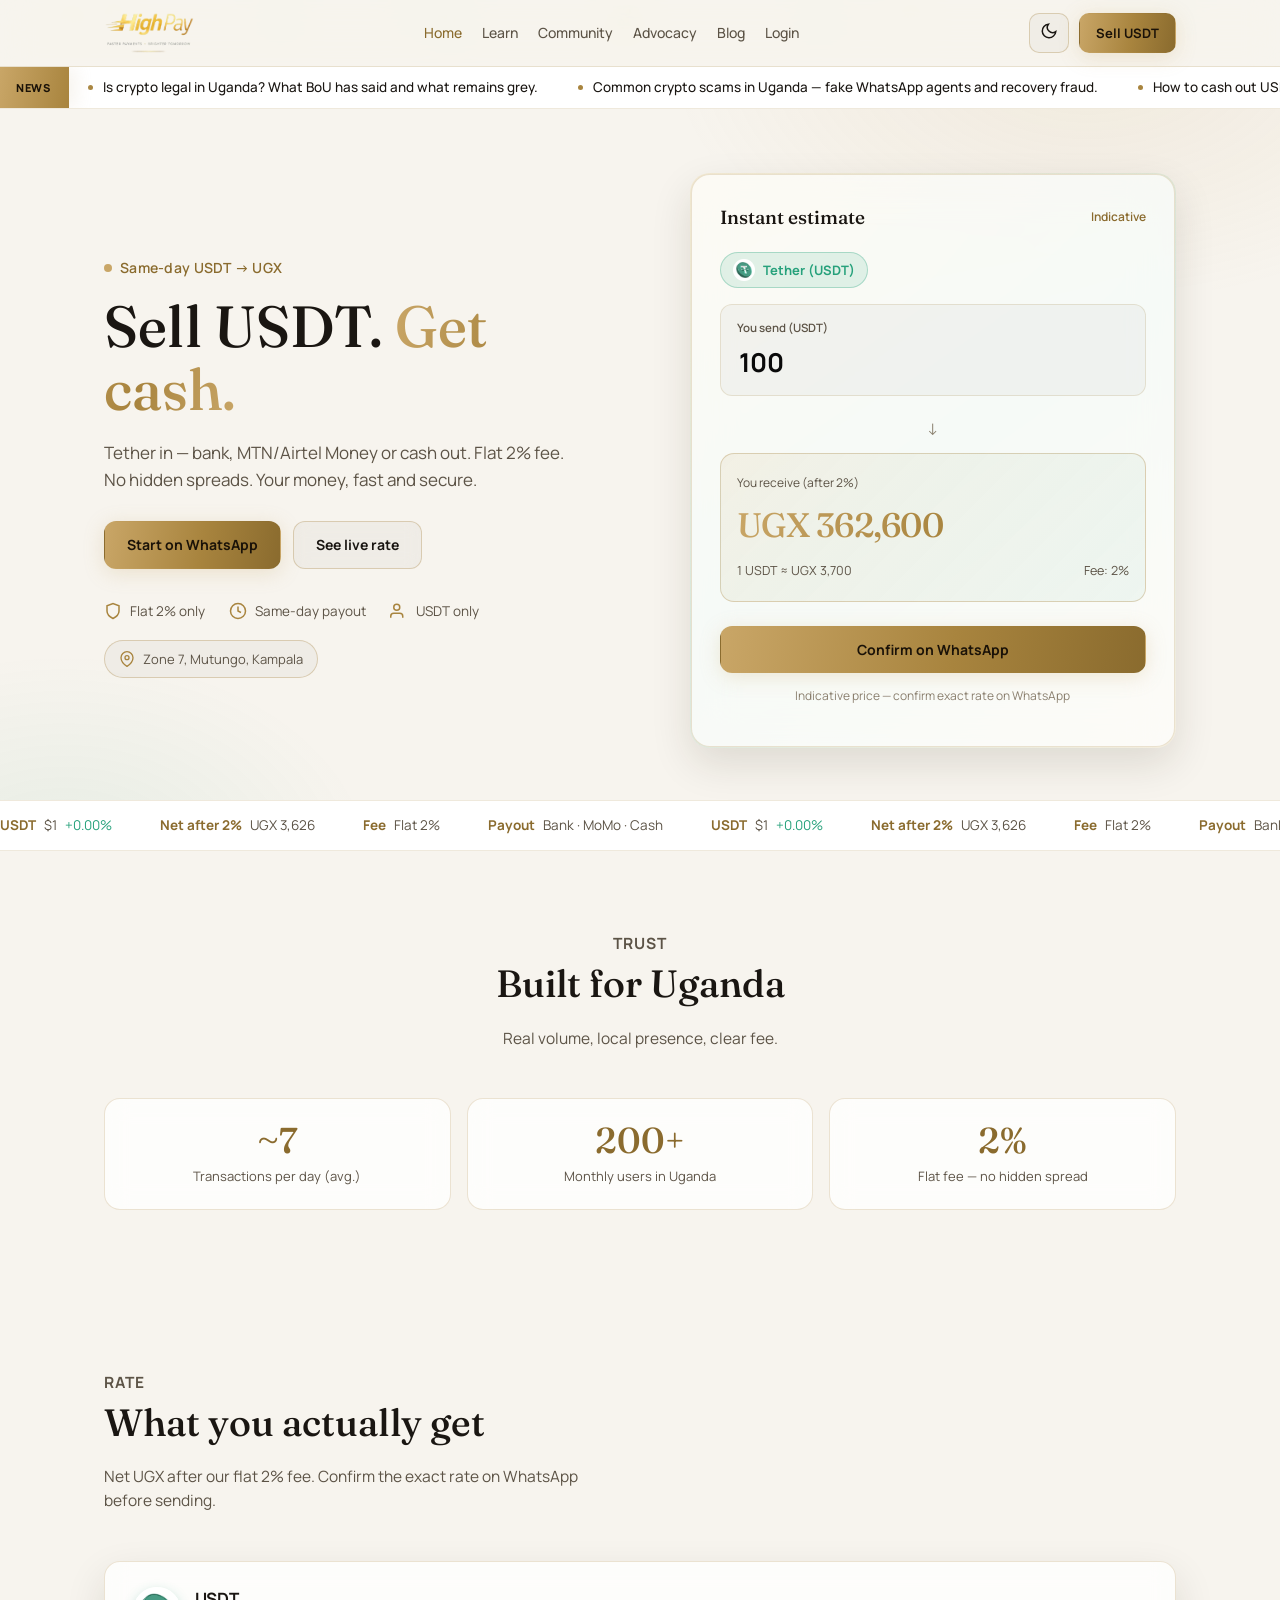
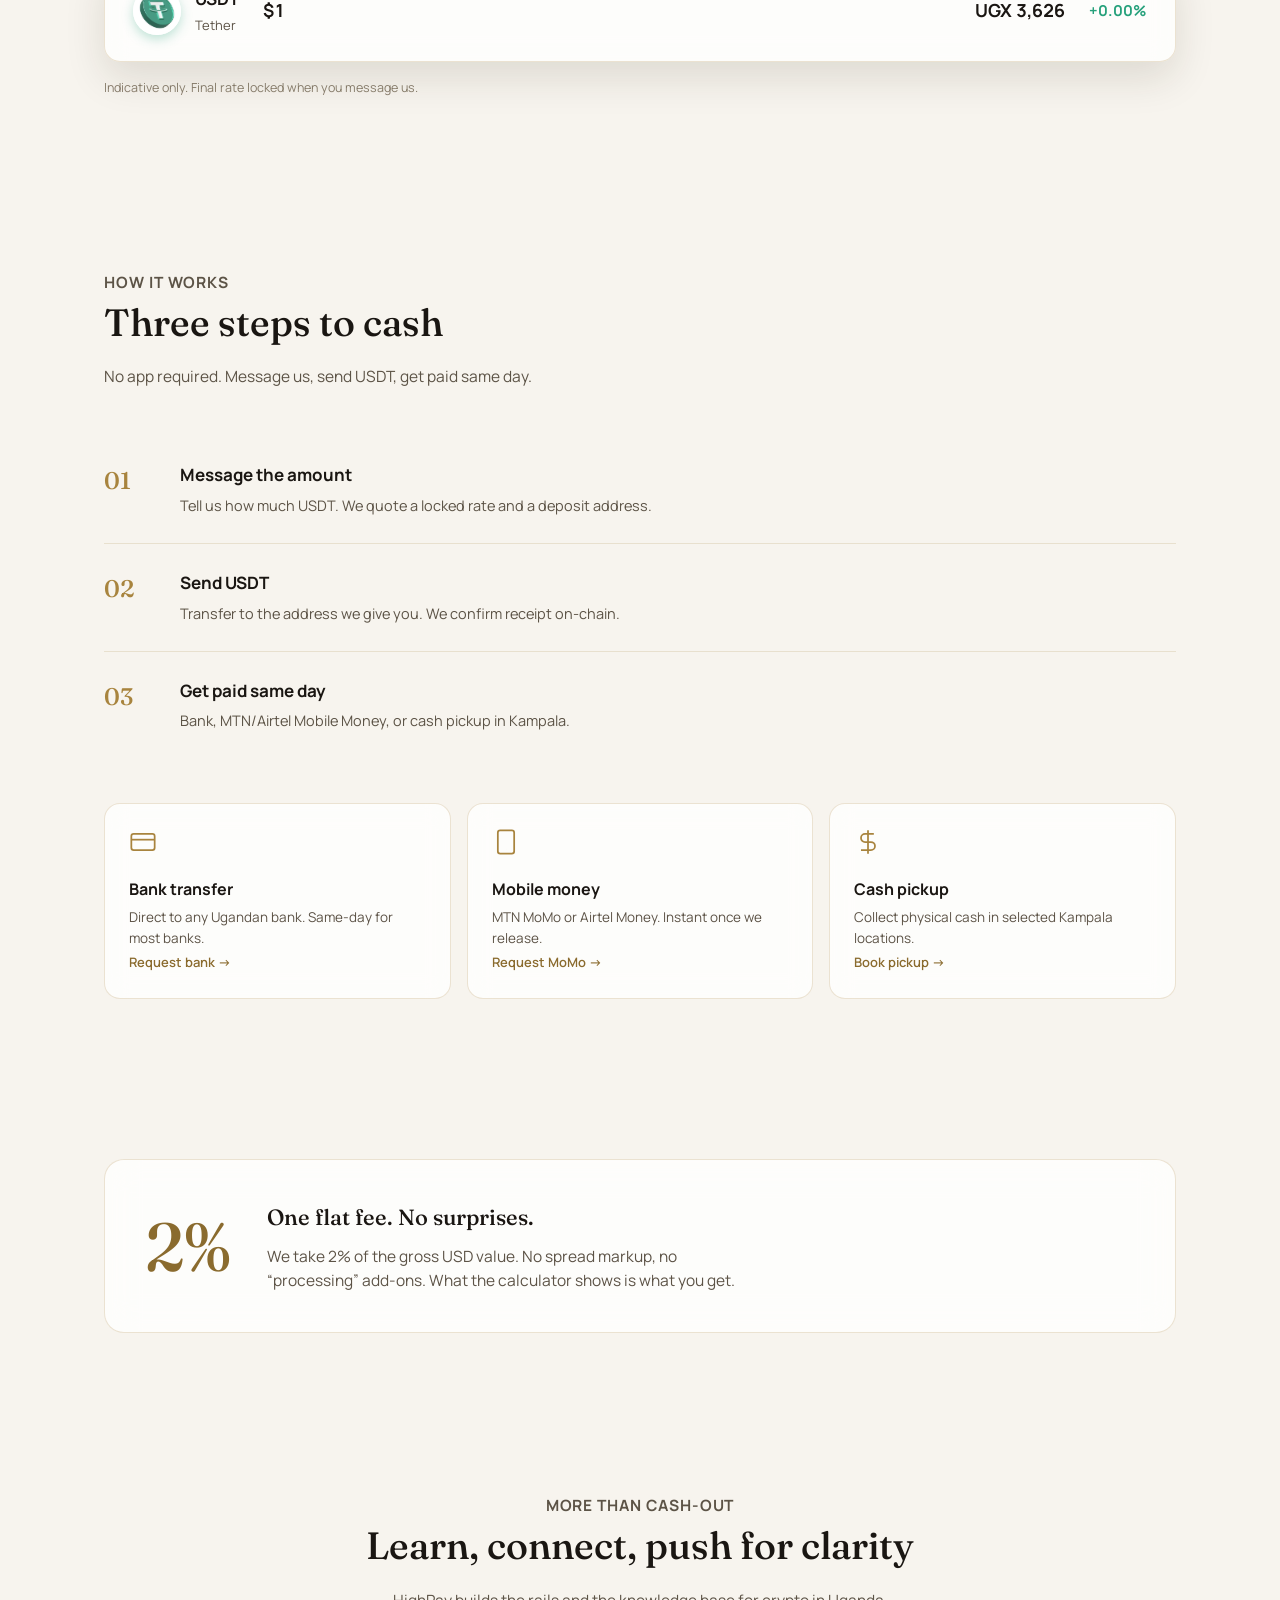
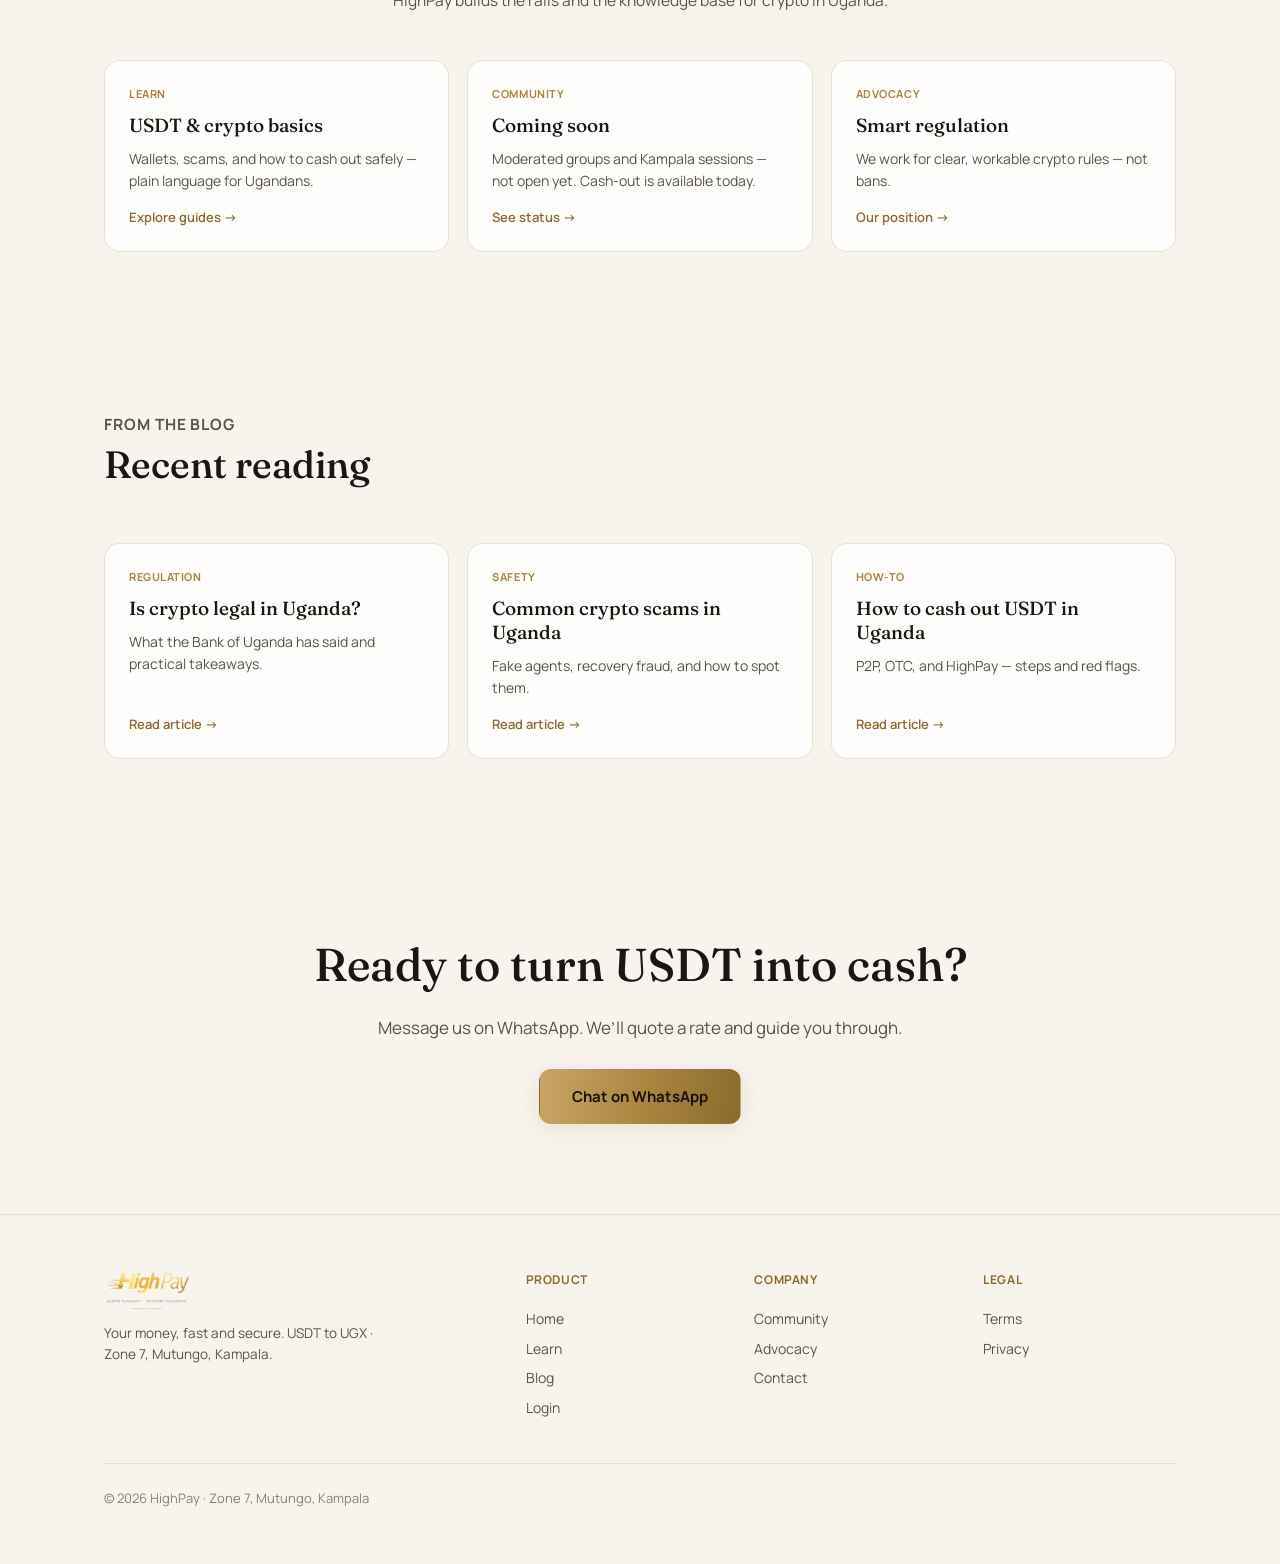
==== commit 56ad6420: "highpay" ====
--- a/index.html
+++ b/index.html
@@ -326,7 +326,7 @@
     <div class="foot-bottom">
       <p>© <span id="year"></span> HighPay · Zone 7, Mutungo, Kampala</p>
     </div>
-    <p class="disclaimer">HighPay is not a bank or licensed deposit-taking institution. USDT is not legal tender in Uganda. Educational content is not legal or investment advice. Always confirm rates in the official chat and only send to addresses we provide. See our Terms and Privacy Policy.</p>
+    <p class="disclaimer"> </p>
   </div>
 </footer>
 
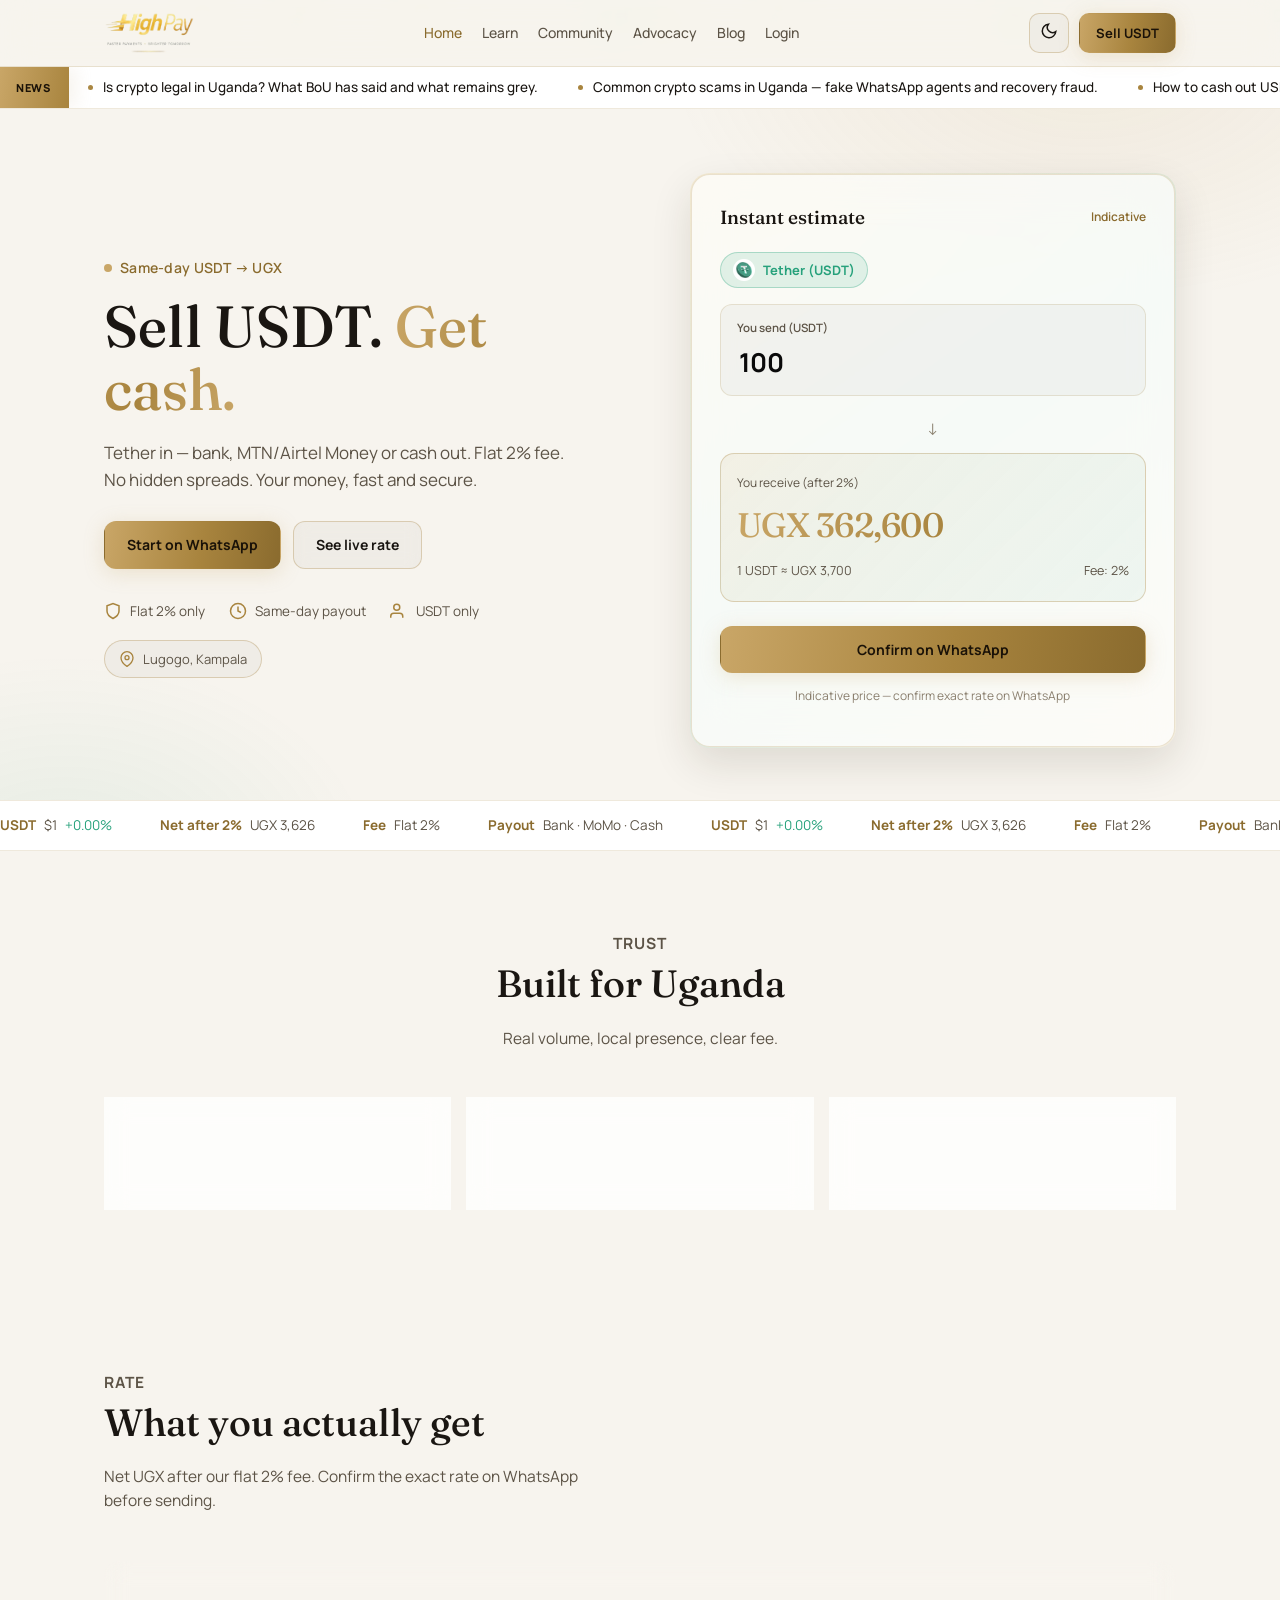
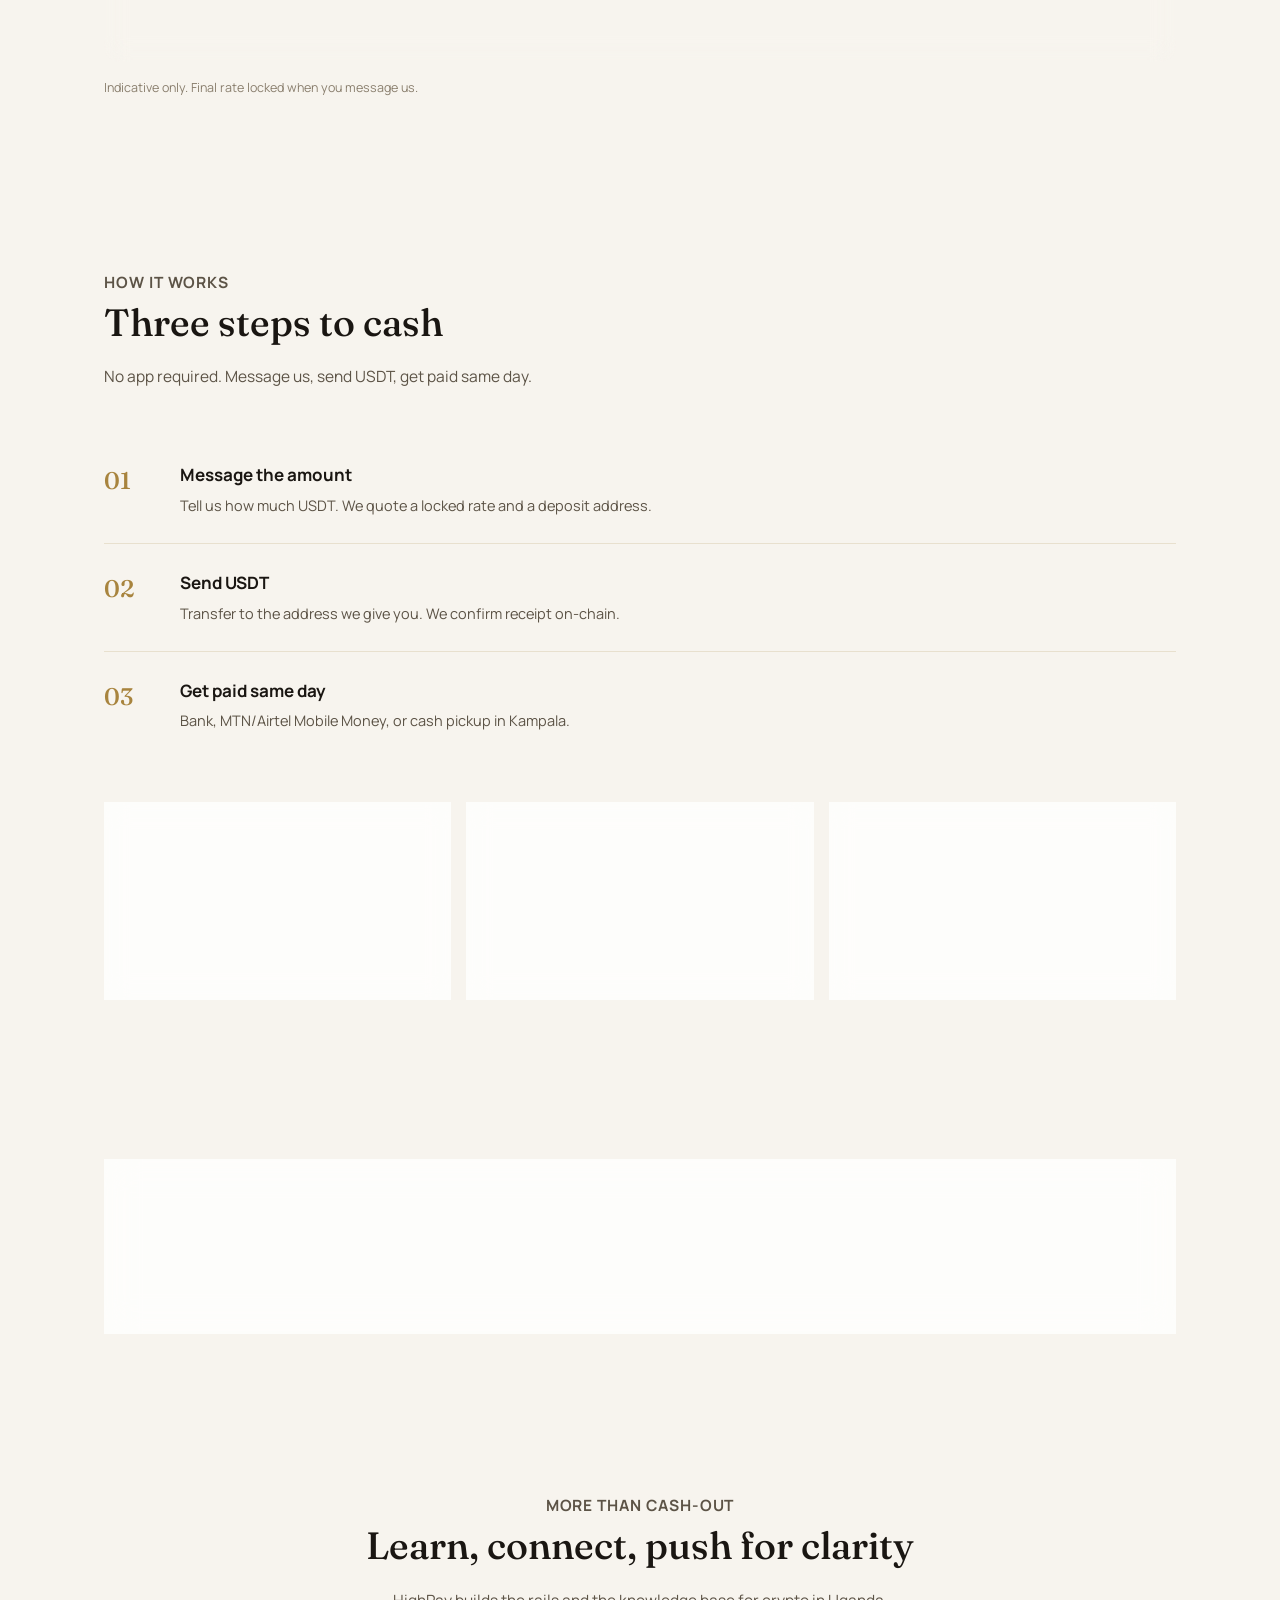
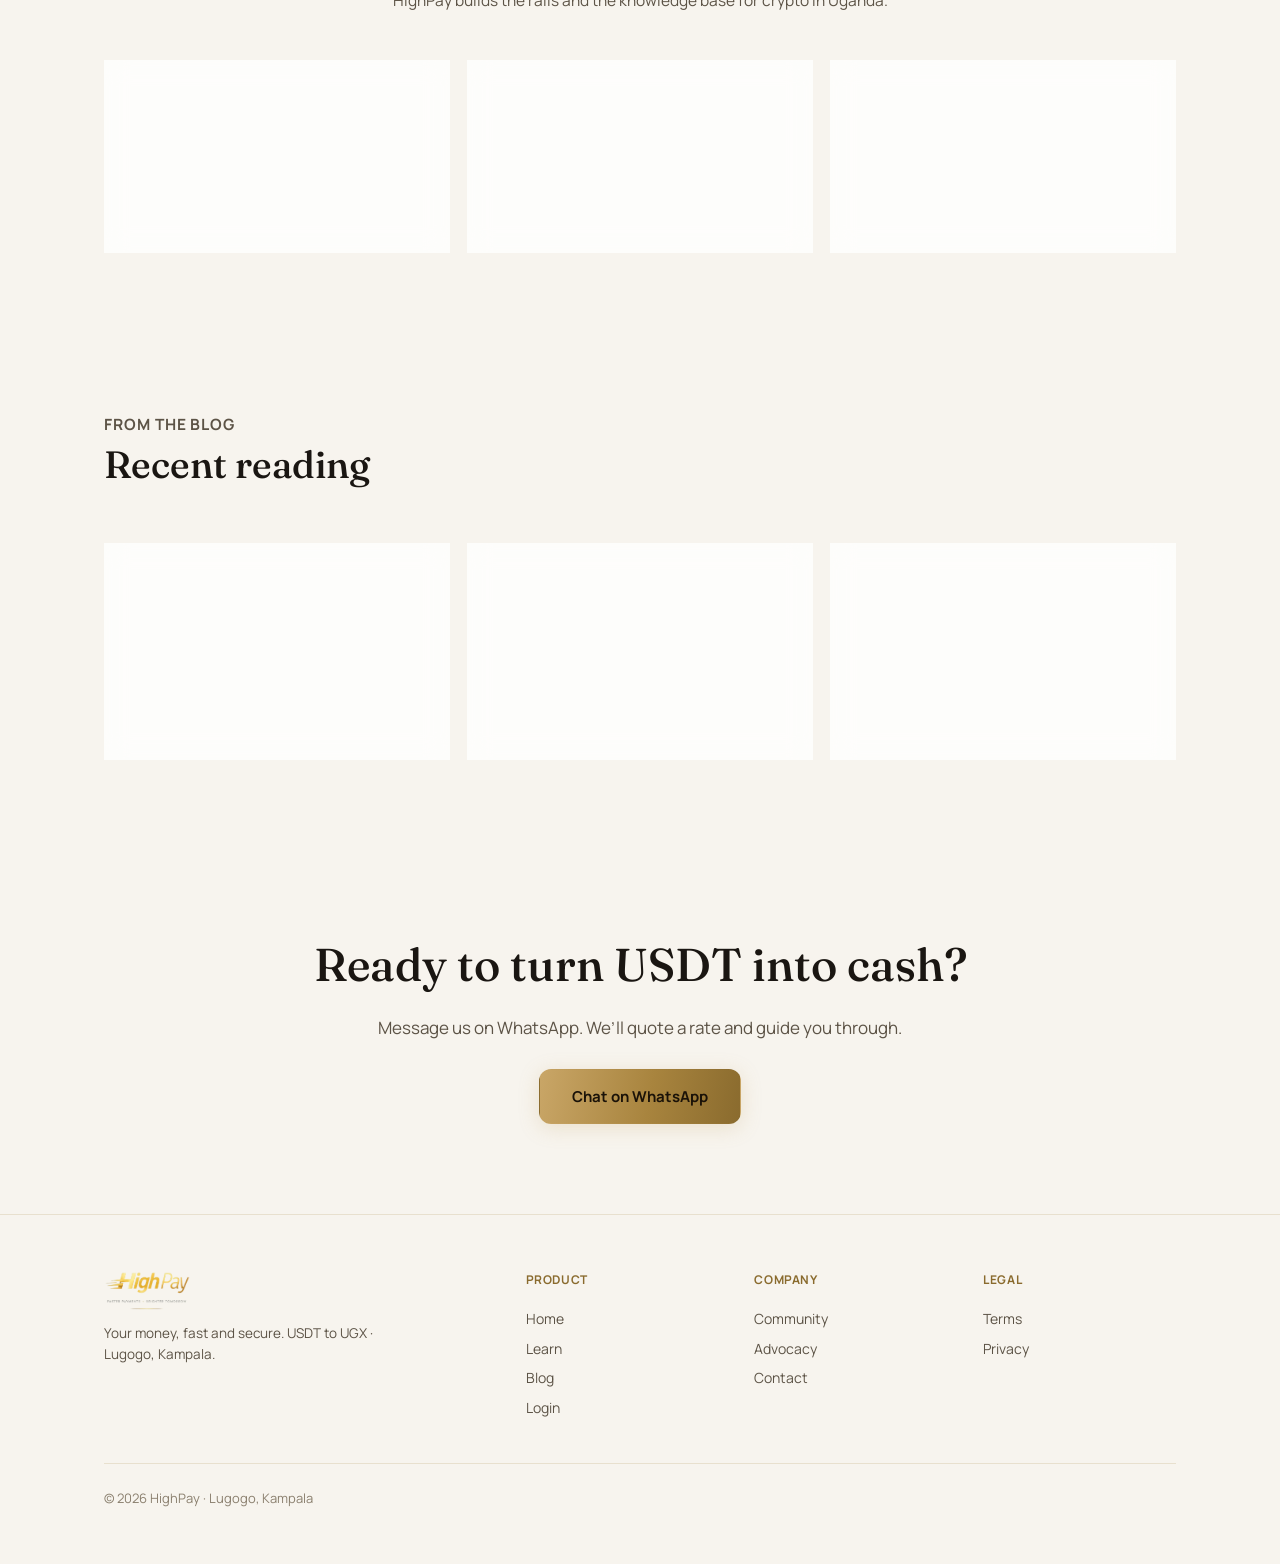
==== commit bc773d6e: "highpay" ====
--- a/index.html
+++ b/index.html
@@ -4,7 +4,7 @@
 <meta charset="UTF-8" />
 <meta name="viewport" content="width=device-width, initial-scale=1.0" />
 <title>HighPay — Sell USDT, get cash in Uganda</title>
-<meta name="description" content="HighPay turns your USDT into Ugandan shillings, same day. Flat 2%. Your money, fast and secure. Zone 7, Mutungo, Kampala." />
+<meta name="description" content="HighPay turns your USDT into Ugandan shillings, same day. Flat 2%. Your money, fast and secure. Lugogo, Kampala." />
 <link rel="preconnect" href="https://fonts.googleapis.com" />
 <link rel="preconnect" href="https://fonts.gstatic.com" crossorigin />
 <link href="https://fonts.googleapis.com/css2?family=Fraunces:opsz,wght@9..144,400;9..144,500;9..144,600&family=Manrope:wght@400;500;600;700;800&display=swap" rel="stylesheet" />
@@ -72,7 +72,7 @@
       </div>
       <div class="location-pill">
         <svg width="16" height="16" viewBox="0 0 24 24" fill="none" stroke-width="2"><path d="M21 10c0 7-9 13-9 13s-9-6-9-13a9 9 0 0 1 18 0z"/><circle cx="12" cy="10" r="3"/></svg>
-        Zone 7, Mutungo, Kampala
+        Lugogo, Kampala
       </div>
     </div>
 
@@ -302,7 +302,7 @@
     <div class="foot-grid">
       <div class="foot-brand">
         <img src="assets/images/logo.png" alt="HighPay" width="140" height="36" />
-        <p>Your money, fast and secure. USDT to UGX · Zone 7, Mutungo, Kampala.</p>
+        <p>Your money, fast and secure. USDT to UGX · Lugogo, Kampala.</p>
       </div>
       <div class="foot-col">
         <h5>Product</h5>
@@ -324,7 +324,7 @@
       </div>
     </div>
     <div class="foot-bottom">
-      <p>© <span id="year"></span> HighPay · Zone 7, Mutungo, Kampala</p>
+      <p>© <span id="year"></span> HighPay · Lugogo, Kampala</p>
     </div>
     <p class="disclaimer"> </p>
   </div>
